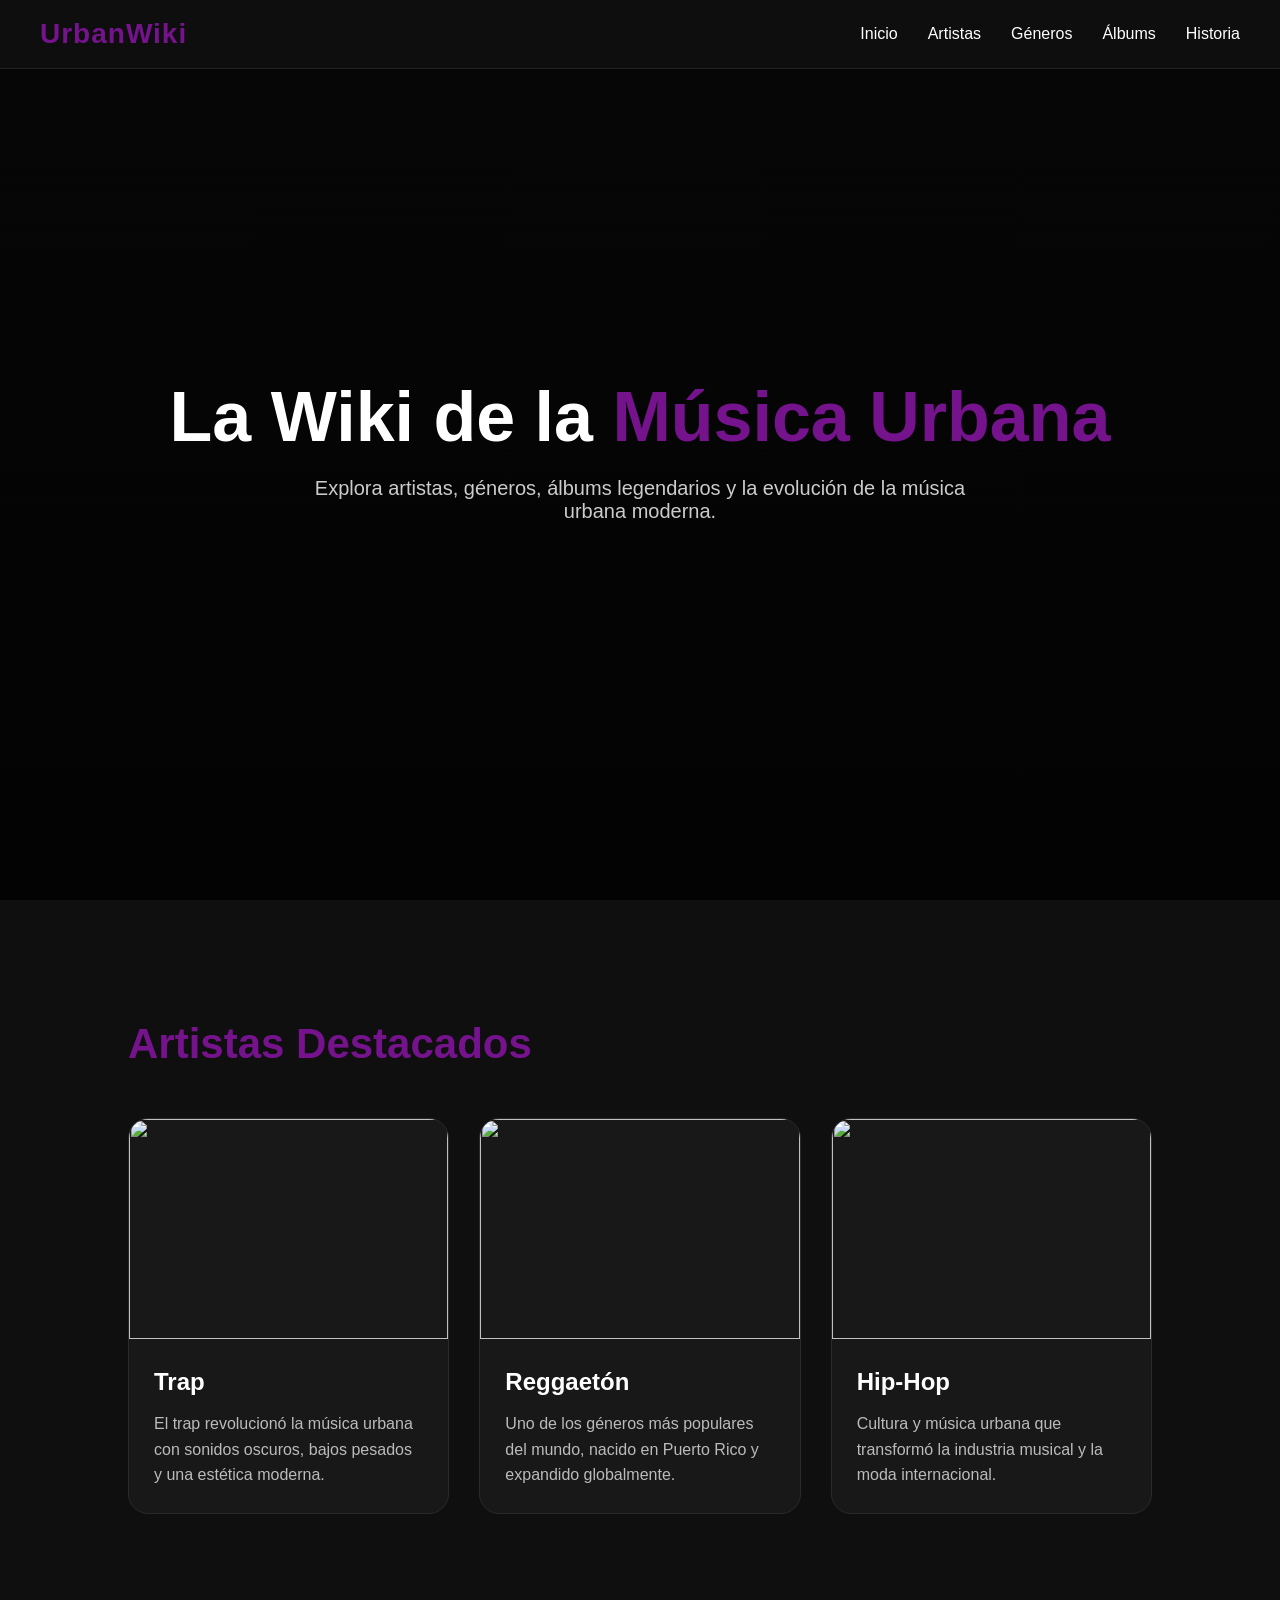
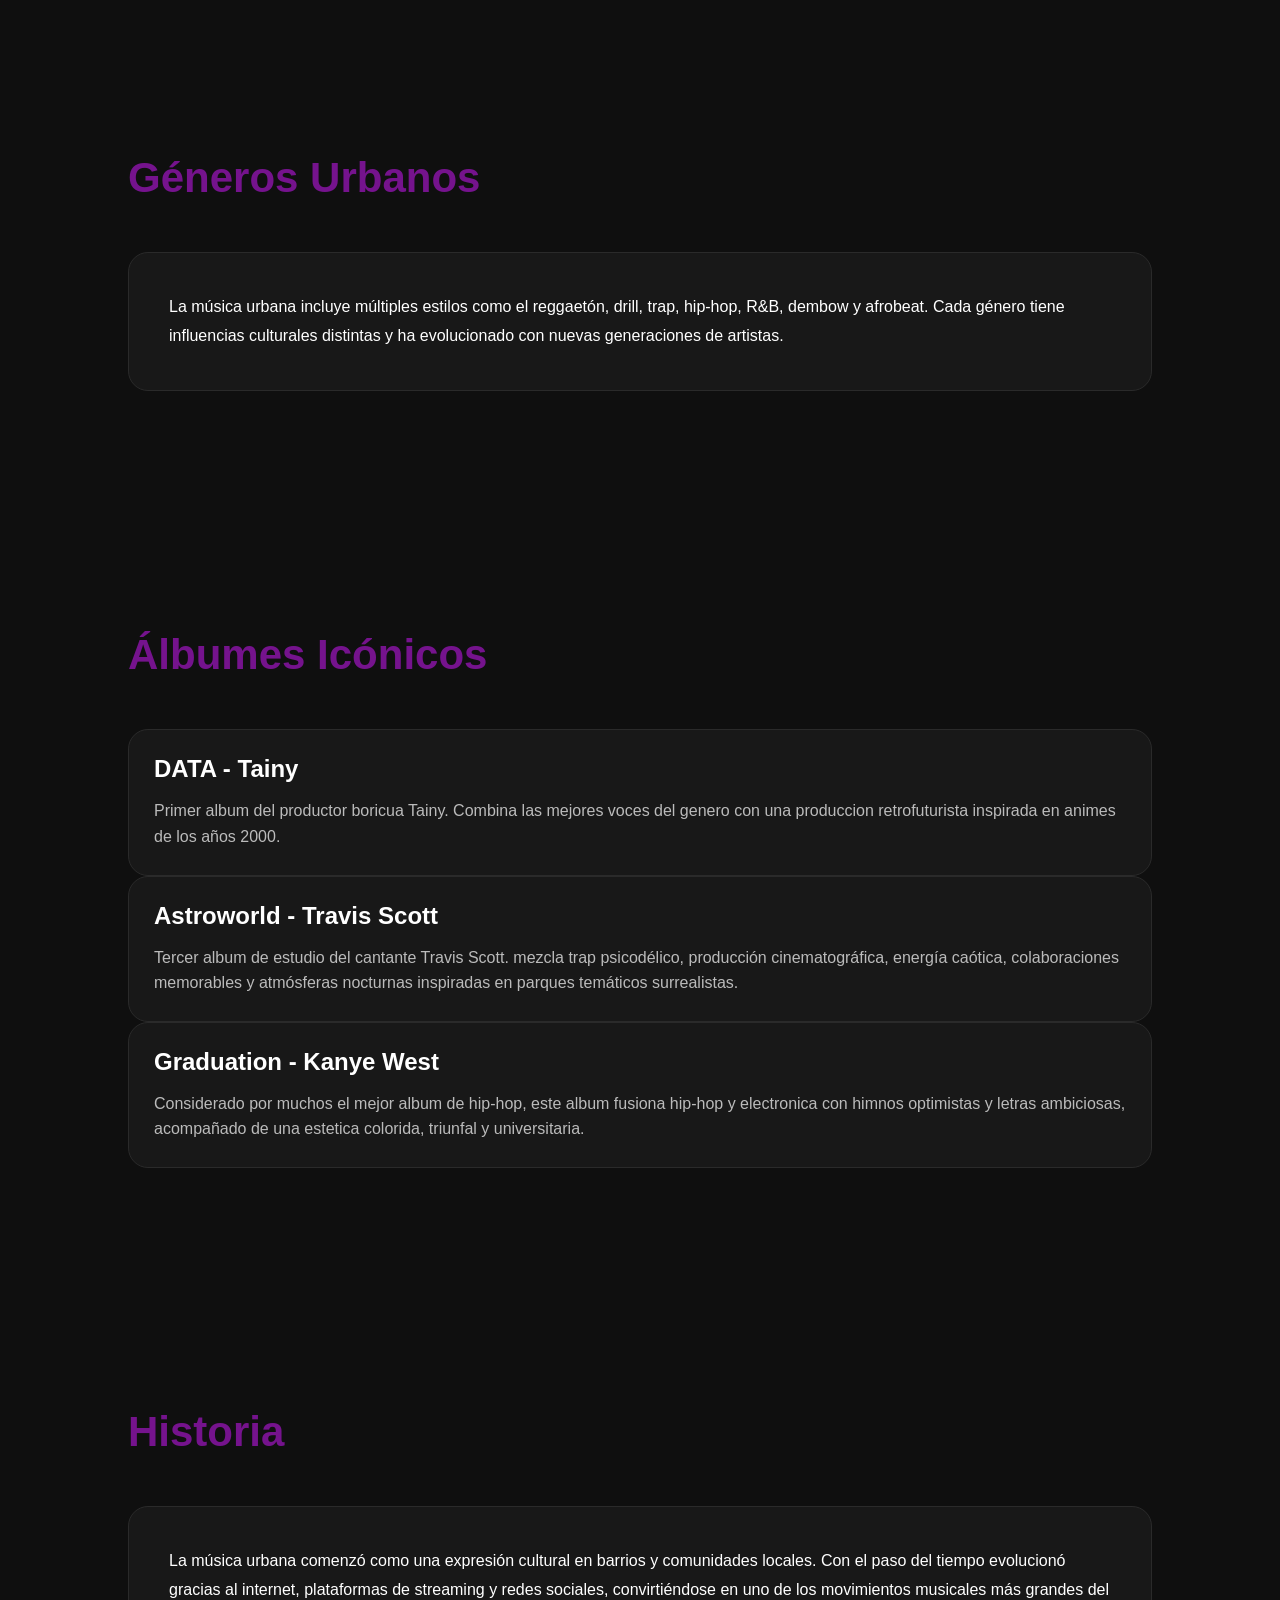
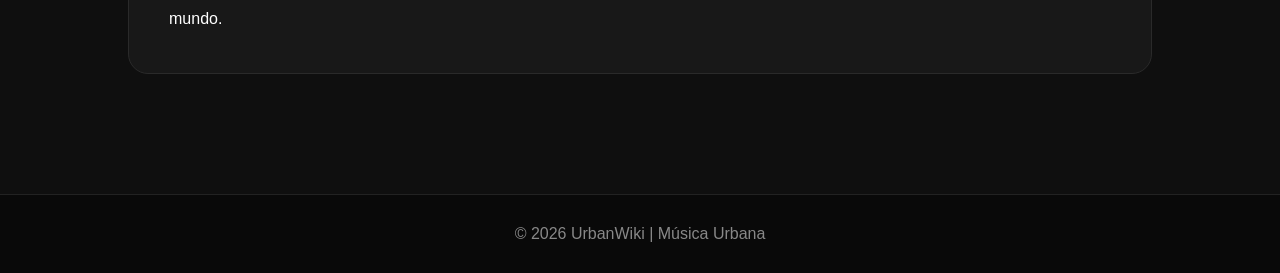
==== index.html @ 5a2aaa89 "Add initial HTML structure for Urban Music Wiki Initial commit of the Urban Music Wiki HTML structur" ====
<!DOCTYPE html>
<html lang="es">
<head>
  <meta charset="UTF-8" />
  <meta name="viewport" content="width=device-width, initial-scale=1.0"/>
  <title>Urban Music Wiki</title>
  <link rel="stylesheet" href="style.css">
  <style>

    /* ===== RESET ===== */

    *{
      margin:0;
      padding:0;
      box-sizing:border-box;
      font-family: Arial, Helvetica, sans-serif;
    }

    body{
      background:#0f0f0f;
      color:white;
    }

    html{
      scroll-behavior:smooth;
    }

    /* ===== HEADER ===== */

    header{
      position:fixed;
      top:0;
      width:100%;
      background:rgba(15,15,15,0.95);
      backdrop-filter: blur(10px);
      border-bottom:1px solid #222;
      z-index:1000;
    }

    .navbar{
      max-width:1400px;
      margin:auto;
      display:flex;
      justify-content:space-between;
      align-items:center;
      padding:18px 40px;
    }

    .logo{
      font-size:28px;
      font-weight:bold;
      color:#75138d;
      letter-spacing:1px;
    }

    /* ===== MENU ===== */

    .menu{
      display:flex;
      gap:30px;
    }

    .menu a{
      position:relative;
      text-decoration:none;
      color:white;
      font-size:16px;
      transition:0.3s;
    }

    .menu a::after{
      content:"";
      position:absolute;
      left:0;
      bottom:-6px;
      width:0%;
      height:2px;
      background:75138d;
      transition:0.3s;
    }

    .menu a:hover{
      color:#75138d;
    }

    .menu a:hover::after{
      width:100%;
    }

    /* ===== HERO ===== */

    .hero{
      height:100vh;
      display:flex;
      justify-content:center;
      align-items:center;
      text-align:center;
      padding:20px;
      background:
      linear-gradient(rgba(0,0,0,0.6), rgba(0,0,0,0.8)),
      url('https://www.billboard.com/wp-content/uploads/media/Kanye-West-Pablo-Tour-2016-billboard-1548.jpg')
      center/cover;
    }

    .hero-content h1{
      font-size:70px;
      margin-bottom:20px;
    }

    .hero-content span{
      color:#75138d;
    }

    .hero-content p{
      font-size:20px;
      color:#ccc;
      max-width:700px;
      margin:auto;
    }

    /* ===== SECTIONS ===== */

    section{
      padding:120px 10%;
    }

    .section-title{
      font-size:42px;
      margin-bottom:50px;
      color:#75138d;
    }

    /* ===== CARDS ===== */

    .card-container{
      display:grid;
      grid-template-columns:repeat(auto-fit, minmax(280px,1fr));
      gap:30px;
    }

    .card{
      background:#181818;
      border:1px solid #2a2a2a;
      border-radius:20px;
      overflow:hidden;
      transition:0.4s;
    }

    .card:hover{
      transform:translateY(-10px);
      border-color:#75138d;
      box-shadow:0 10px 25px rgba(117, 19, 141, 0.2);
    }

    .card img{
      width:100%;
      height:220px;
      object-fit:cover;
    }

    .card-content{
      padding:25px;
    }

    .card-content h3{
      margin-bottom:15px;
      font-size:24px;
    }

    .card-content p{
      color:#bbb;
      line-height:1.6;
    }

    /* ===== INFO SECTION ===== */

    .info-box{
      background:#181818;
      padding:40px;
      border-radius:20px;
      line-height:1.8;
      border:1px solid #2a2a2a;
    }

    /* ===== FOOTER ===== */

    footer{
      background:#090909;
      text-align:center;
      padding:30px;
      border-top:1px solid #222;
      color:#888;
    }

    /* ===== RESPONSIVE ===== */

    @media(max-width:900px){

      .navbar{
        flex-direction:column;
        gap:20px;
      }

      .menu{
        flex-wrap:wrap;
        justify-content:center;
      }

      .hero-content h1{
        font-size:48px;
      }

      .hero-content p{
        font-size:18px;
      }

    }

  </style>
</head>

<body>

  <!-- ===== HEADER ===== -->

  <header>

    <div class="navbar">

      <div class="logo">
        UrbanWiki
      </div>

      <div class="menu">
        <a href="#inicio">Inicio</a>
        <a href="#artistas">Artistas</a>
        <a href="#generos">Géneros</a>
        <a href="#albums">Álbums</a>
        <a href="#historia">Historia</a>
      </div>

    </div>

  </header>

  <!-- ===== HERO ===== -->

  <section class="hero" id="inicio">

    <div class="hero-content">
      <h1>La Wiki de la <span>Música Urbana</span></h1>

      <p>
        Explora artistas, géneros, álbums legendarios y la evolución
        de la música urbana moderna.
      </p>
    </div>

  </section>

  <!-- ===== ARTISTAS ===== -->

  <section id="artistas">

    <h2 class="section-title">Artistas Destacados</h2>

    <div class="card-container">

      <div class="card">

        <img src="https://images.seattletimes.com/wp-content/uploads/2024/09/09112024_TZR_Future-Metro_Boomin_Performing_tzr_102.jpg?d=1200x630">

        <div class="card-content">
          <h3>Trap </h3>

          <p>
            El trap revolucionó la música urbana con sonidos oscuros,
            bajos pesados y una estética moderna.
          </p>
        </div>

      </div>

      <div class="card">

        <img src="https://media.cnn.com/api/v1/images/stellar/prod/gettyimages-2224719259-594x594.jpg?q=w_1110,c_fill">

        <div class="card-content">
          <h3>Reggaetón</h3>

          <p>
            Uno de los géneros más populares del mundo, nacido en
            Puerto Rico y expandido globalmente.
          </p>
        </div>

      </div>

      <div class="card">

        <img src="https://www.billboard.com/wp-content/uploads/media/Kanye-West-Pablo-Tour-2016-billboard-1548.jpg">

        <div class="card-content">
          <h3>Hip-Hop</h3>

          <p>
            Cultura y música urbana que transformó la industria musical
            y la moda internacional.
          </p>
        </div>

      </div>

    </div>

  </section>

  <!-- ===== GENEROS ===== -->

  <section id="generos">

    <h2 class="section-title">Géneros Urbanos</h2>

    <div class="info-box">

      <p>
        La música urbana incluye múltiples estilos como el reggaetón,
        drill, trap, hip-hop, R&B, dembow y afrobeat. Cada género
        tiene influencias culturales distintas y ha evolucionado
        con nuevas generaciones de artistas.
      </p>

    </div>

  </section>

  <!-- ===== ALBUMS ===== -->

  <section id="albums">

    <h2 class="section-title">Álbumes Icónicos</h2>

    <div class="card-container">

      <div class="album-card">

      <div class="card">
        <div class="card-content">
            <h3>DATA - Tainy</h3>
            <p>Primer album del productor boricua Tainy. Combina las mejores voces del genero con una produccion retrofuturista inspirada en animes de los años 2000.</p>
        </div>
        </div>

      <div class="card">
        <div class="card-content">
            <h3>Astroworld - Travis Scott</h3>
            <p>Tercer album de estudio del cantante Travis Scott. mezcla trap psicodélico, producción cinematográfica, energía caótica, colaboraciones memorables y atmósferas nocturnas inspiradas en parques temáticos surrealistas.</p>
        </div>
        </div>

      <div class="card">
        <div class="card-content">
          <h3>Graduation - Kanye West</h3>
          <p>Considerado por muchos el mejor album de hip-hop, este album fusiona hip-hop y electronica con himnos optimistas y letras ambiciosas, acompañado de una estetica colorida, triunfal y universitaria.</p>
        </div>
      </div>

    </div>

  </section>

  <!-- ===== HISTORIA ===== -->

  <section id="historia">

    <h2 class="section-title">Historia</h2>

    <div class="info-box">

      <p>
        La música urbana comenzó como una expresión cultural en barrios
        y comunidades locales. Con el paso del tiempo evolucionó gracias
        al internet, plataformas de streaming y redes sociales,
        convirtiéndose en uno de los movimientos musicales más grandes
        del mundo.
      </p>

    </div>

  </section>

  <!-- ===== FOOTER ===== -->

  <footer>

    <p>
      © 2026 UrbanWiki | Música Urbana
    </p>

  </footer>

</body>
</html>
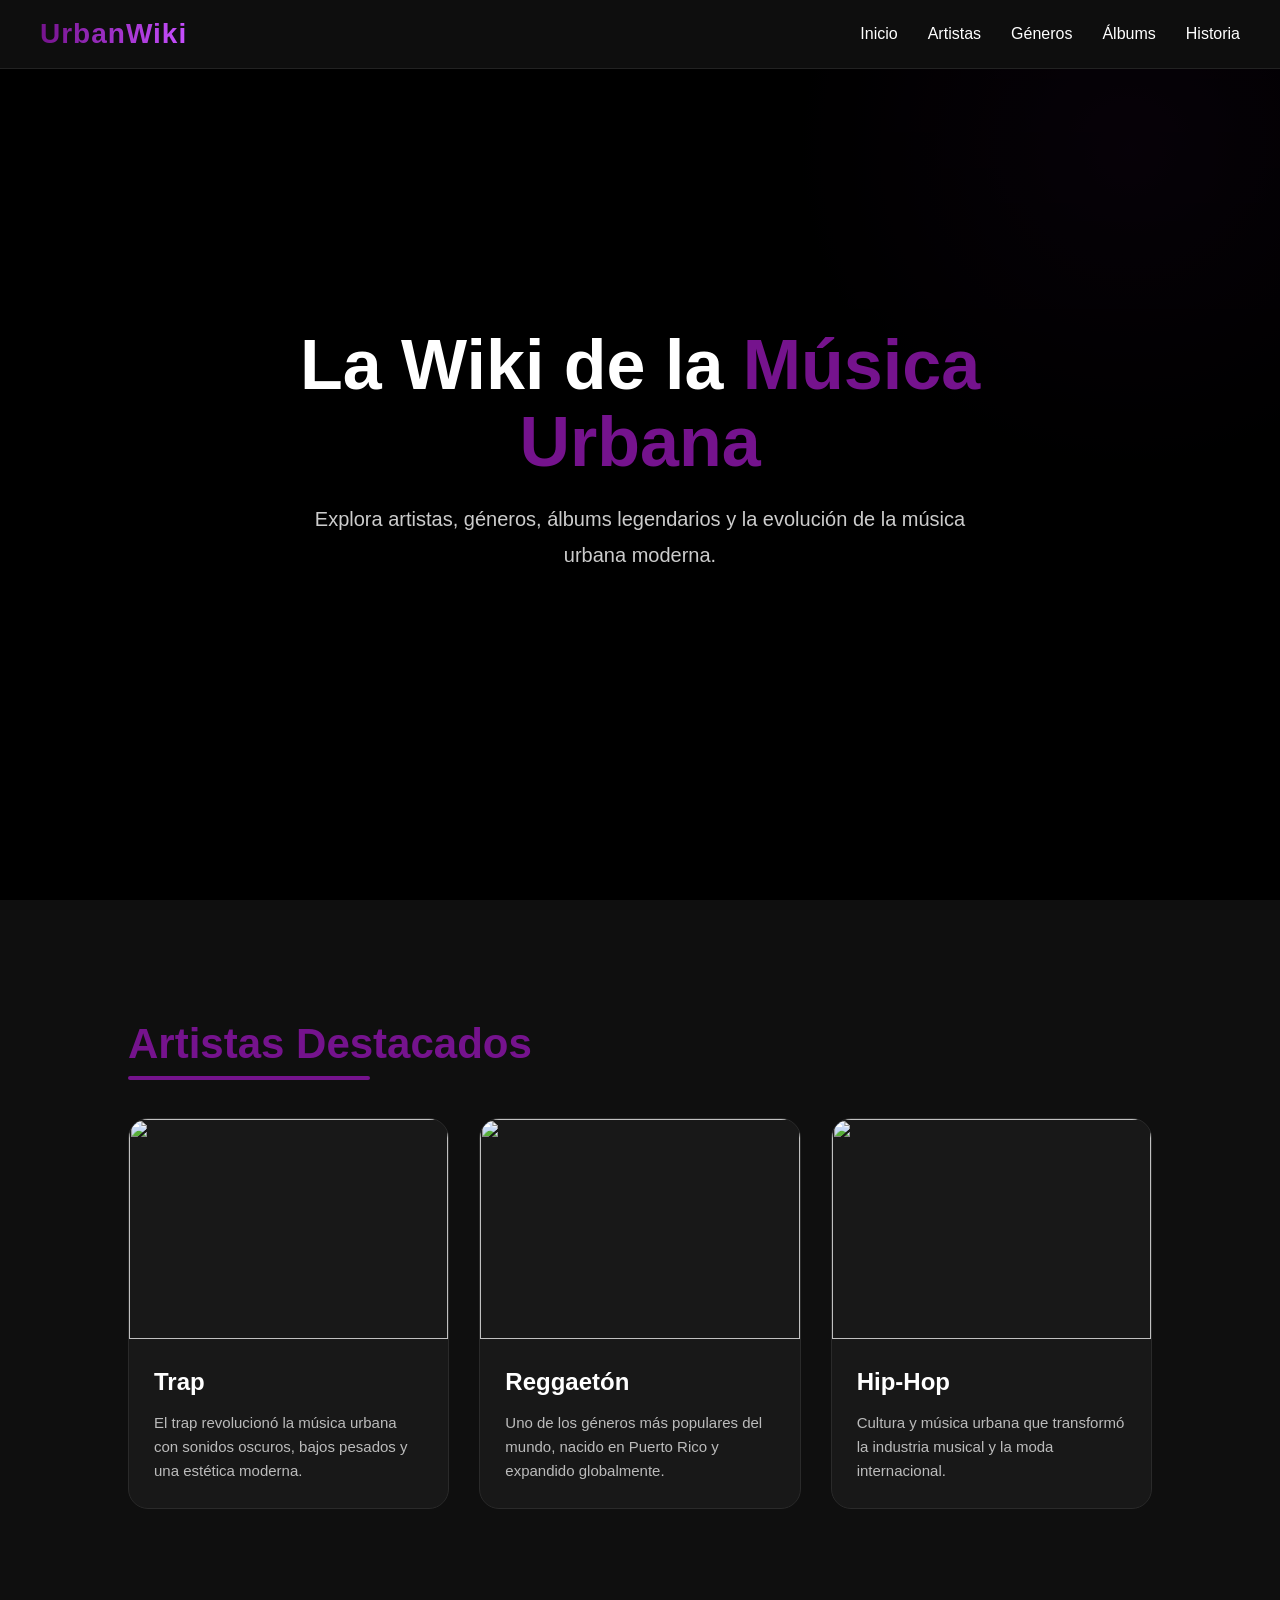
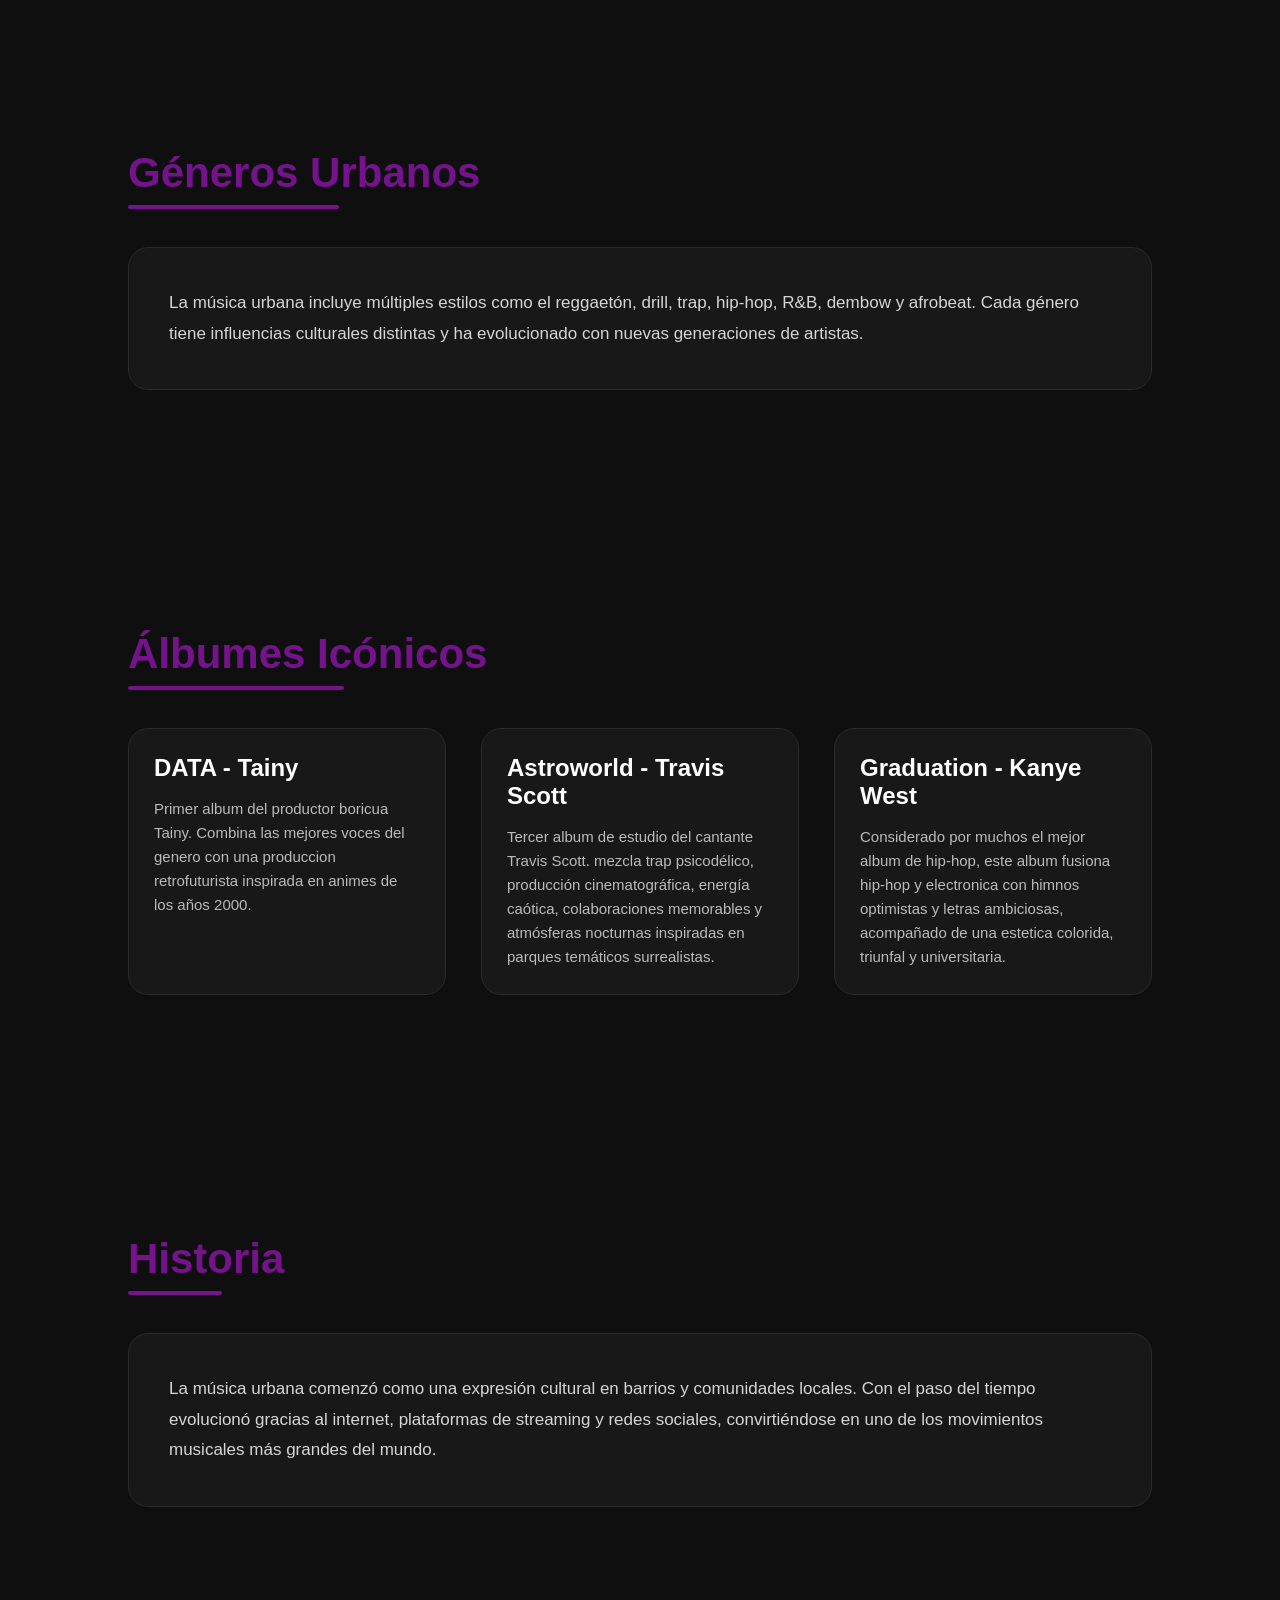
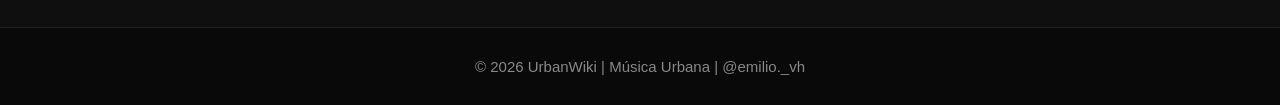
==== commit 90ea936f: "Update footer to include social media handle" ====
--- a/index.html
+++ b/index.html
@@ -394,7 +394,7 @@
   <footer>
 
     <p>
-      © 2026 UrbanWiki | Música Urbana
+      © 2026 UrbanWiki | Música Urbana | @emilio._vh
     </p>
 
   </footer>
--- a/style.css
+++ b/style.css
@@ -0,0 +1,329 @@
+/* ===== RESET ===== */
+
+*{
+  margin:0;
+  padding:0;
+  box-sizing:border-box;
+  font-family:'Segoe UI', Tahoma, Geneva, Verdana, sans-serif;
+}
+
+html{
+  scroll-behavior:smooth;
+}
+
+body{
+  background:#0b0b0b;
+  color:white;
+  overflow-x:hidden;
+}
+
+/* ===== FONDO FIJO ===== */
+
+body::before{
+  content:"";
+  position:fixed;
+  top:0;
+  left:0;
+  width:100%;
+  height:100%;
+  background:
+    linear-gradient(rgba(0,0,0,0.82), rgba(0,0,0,0.9)),
+    url('https://emx32gcda6g.exactdn.com/wp-content/uploads/2020/02/KadeemCobham-ArrogantWatcher-ShotList-034.jpg?strip=all&sharp=1')
+    center/cover no-repeat;
+  z-index:-2;
+}
+
+/* ===== EFECTO DE LUZ ===== */
+
+body::after{
+  content:"";
+  position:fixed;
+  width:700px;
+  height:700px;
+  background:radial-gradient(circle, rgba(117,19,141,0.15), transparent 70%);
+  top:-200px;
+  right:-200px;
+  z-index:-1;
+}
+
+/* ===== HEADER ===== */
+
+header{
+  position:fixed;
+  top:0;
+  width:100%;
+  background:rgba(10,10,10,0.75);
+  backdrop-filter:blur(12px);
+  border-bottom:1px solid rgba(255,255,255,0.06);
+  z-index:1000;
+}
+
+.navbar{
+  max-width:1400px;
+  margin:auto;
+  display:flex;
+  justify-content:space-between;
+  align-items:center;
+  padding:18px 40px;
+}
+
+/* ===== LOGO ===== */
+
+.logo{
+  font-size:30px;
+  font-weight:800;
+  background:linear-gradient(90deg,#75138d,#c74fff);
+  background-clip:text;
+  -webkit-background-clip:text;
+  -webkit-text-fill-color:transparent;
+  letter-spacing:1px;
+}
+
+/* ===== MENU ===== */
+
+.menu{
+  display:flex;
+  gap:35px;
+}
+
+.menu a{
+  position:relative;
+  text-decoration:none;
+  color:#e5e5e5;
+  font-size:16px;
+  font-weight:500;
+  transition:0.3s;
+}
+
+.menu a::after{
+  content:"";
+  position:absolute;
+  left:0;
+  bottom:-7px;
+  width:0%;
+  height:2px;
+  background:#c74fff;
+  border-radius:10px;
+  transition:0.35s ease;
+}
+
+.menu a:hover{
+  color:#c74fff;
+}
+
+.menu a:hover::after{
+  width:100%;
+}
+
+/* ===== HERO ===== */
+
+.hero{
+  height:100vh;
+  display:flex;
+  justify-content:center;
+  align-items:center;
+  text-align:center;
+  padding:20px;
+}
+
+.hero-content{
+  max-width:900px;
+  animation:fadeUp 1s ease;
+}
+
+.hero-content h1{
+  font-size:78px;
+  margin-bottom:25px;
+  line-height:1.1;
+  font-weight:900;
+}
+
+.hero-content span{
+  color:#c74fff;
+}
+
+.hero-content p{
+  font-size:21px;
+  color:#d1d1d1;
+  line-height:1.8;
+  max-width:750px;
+  margin:auto;
+}
+
+/* ===== SECTIONS ===== */
+
+section{
+  padding:120px 10%;
+}
+
+.section-title{
+  font-size:46px;
+  margin-bottom:55px;
+  color:#c74fff;
+  position:relative;
+  display:inline-block;
+}
+
+.section-title::after{
+  content:"";
+  width:60%;
+  height:4px;
+  background:#75138d;
+  position:absolute;
+  left:0;
+  bottom:-12px;
+  border-radius:10px;
+}
+
+/* ===== CARDS ===== */
+
+.card-container{
+  display:grid;
+  grid-template-columns:repeat(auto-fit, minmax(300px,1fr));
+  gap:35px;
+}
+
+.card{
+  background:rgba(24,24,24,0.88);
+  border:1px solid rgba(255,255,255,0.05);
+  border-radius:24px;
+  overflow:hidden;
+  transition:0.45s ease;
+  backdrop-filter:blur(10px);
+}
+
+.card:hover{
+  transform:translateY(-12px) scale(1.02);
+  border-color:#a335c0;
+  box-shadow:
+    0 15px 40px rgba(117,19,141,0.25),
+    0 0 30px rgba(117,19,141,0.15);
+}
+
+.card img{
+  width:100%;
+  height:240px;
+  object-fit:cover;
+  transition:0.4s;
+}
+
+.card:hover img{
+  transform:scale(1.05);
+}
+
+.card-content{
+  padding:28px;
+}
+
+.card-content h3{
+  margin-bottom:16px;
+  font-size:27px;
+  color:white;
+}
+
+.card-content p{
+  color:#c6c6c6;
+  line-height:1.8;
+  font-size:15px;
+}
+
+/* ===== INFO BOX ===== */
+
+.info-box{
+  background:rgba(24,24,24,0.88);
+  padding:45px;
+  border-radius:25px;
+  line-height:1.9;
+  border:1px solid rgba(255,255,255,0.06);
+  color:#d6d6d6;
+  font-size:17px;
+  backdrop-filter:blur(12px);
+  transition:0.4s;
+}
+
+.info-box:hover{
+  border-color:#75138d;
+  box-shadow:0 10px 35px rgba(117,19,141,0.18);
+}
+
+/* ===== ALBUMS ===== */
+
+.album-card{
+  display:grid;
+  grid-template-columns:repeat(auto-fit, minmax(280px,1fr));
+  gap:35px;
+}
+
+/* ===== FOOTER ===== */
+
+footer{
+  background:#070707;
+  text-align:center;
+  padding:35px;
+  border-top:1px solid rgba(255,255,255,0.05);
+  color:#9c9c9c;
+  font-size:15px;
+}
+
+/* ===== SCROLLBAR ===== */
+
+::-webkit-scrollbar{
+  width:10px;
+}
+
+::-webkit-scrollbar-track{
+  background:#0d0d0d;
+}
+
+::-webkit-scrollbar-thumb{
+  background:#75138d;
+  border-radius:20px;
+}
+
+/* ===== ANIMATIONS ===== */
+
+@keyframes fadeUp{
+  from{
+    opacity:0;
+    transform:translateY(40px);
+  }
+
+  to{
+    opacity:1;
+    transform:translateY(0);
+  }
+}
+
+/* ===== RESPONSIVE ===== */
+
+@media(max-width:900px){
+
+  .navbar{
+    flex-direction:column;
+    gap:18px;
+    padding:20px;
+  }
+
+  .menu{
+    flex-wrap:wrap;
+    justify-content:center;
+    gap:20px;
+  }
+
+  .hero-content h1{
+    font-size:50px;
+  }
+
+  .hero-content p{
+    font-size:18px;
+  }
+
+  section{
+    padding:100px 7%;
+  }
+
+  .section-title{
+    font-size:38px;
+  }
+
+}
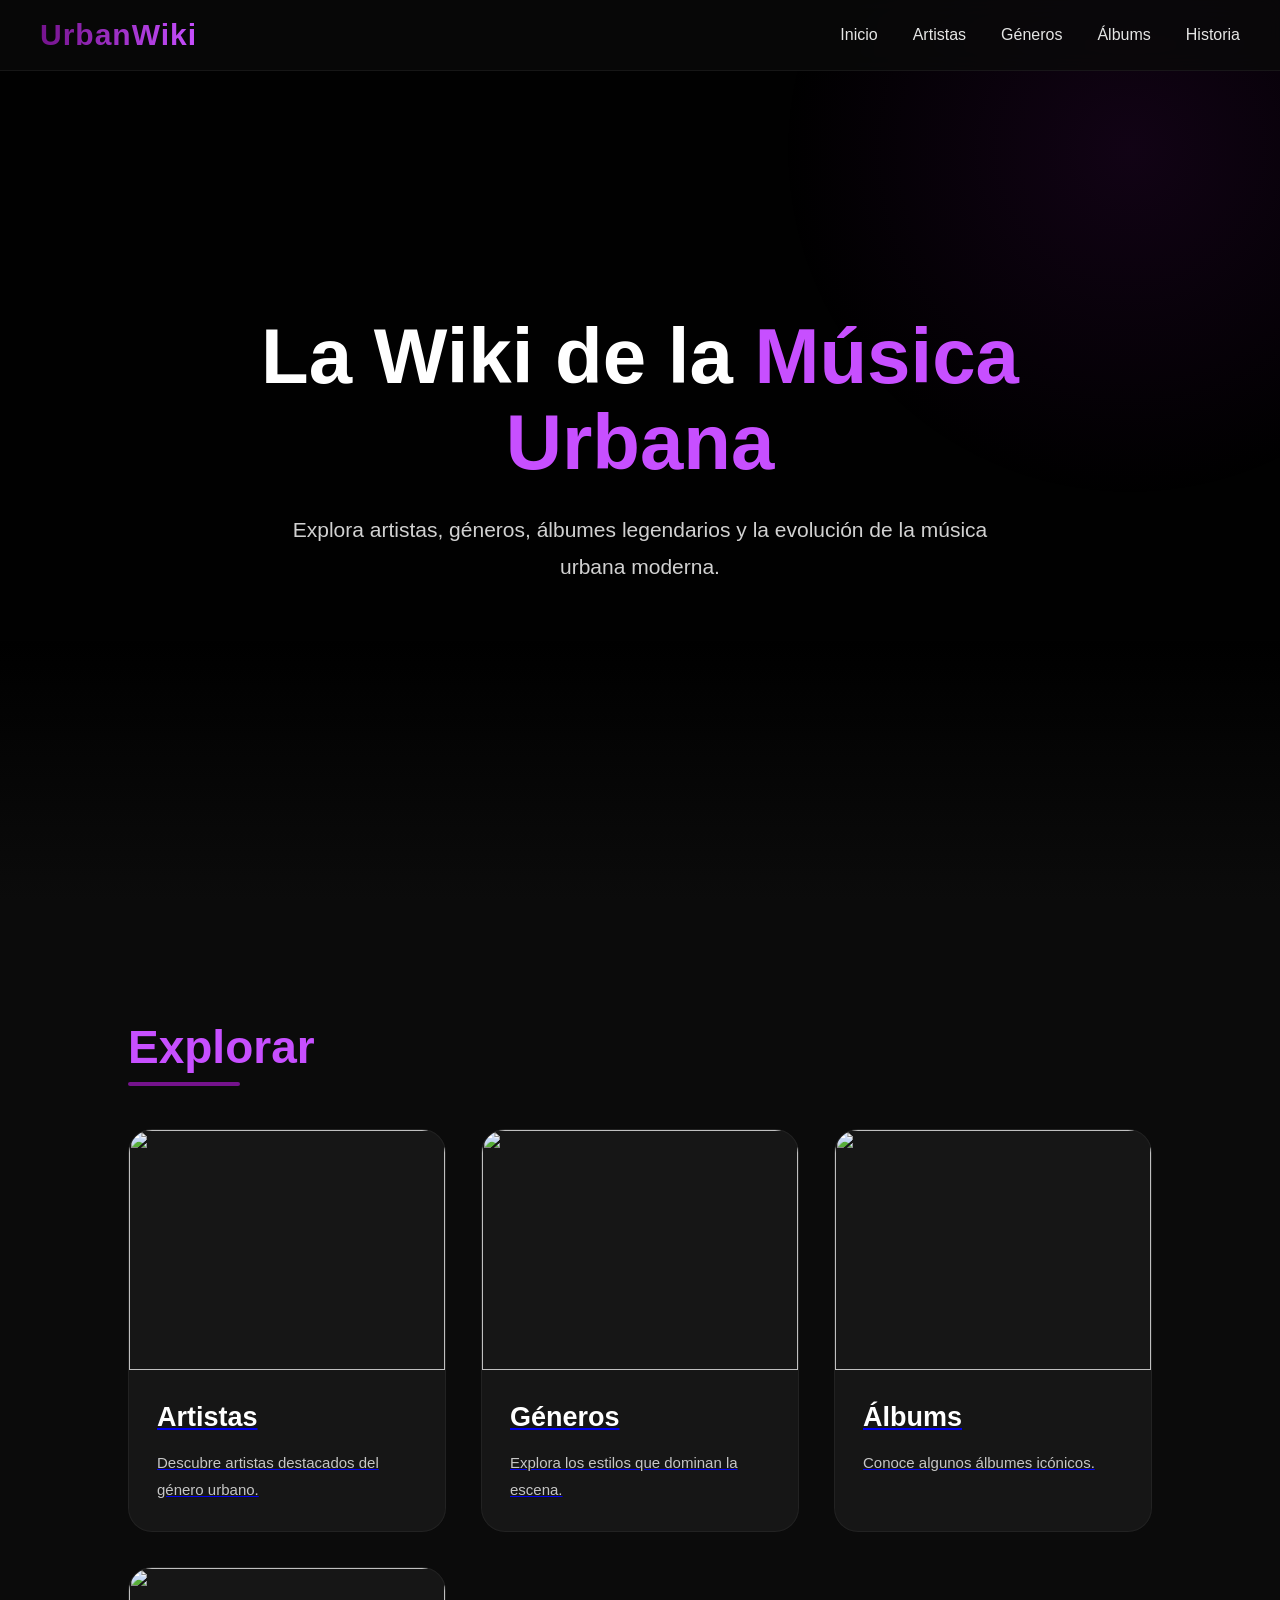
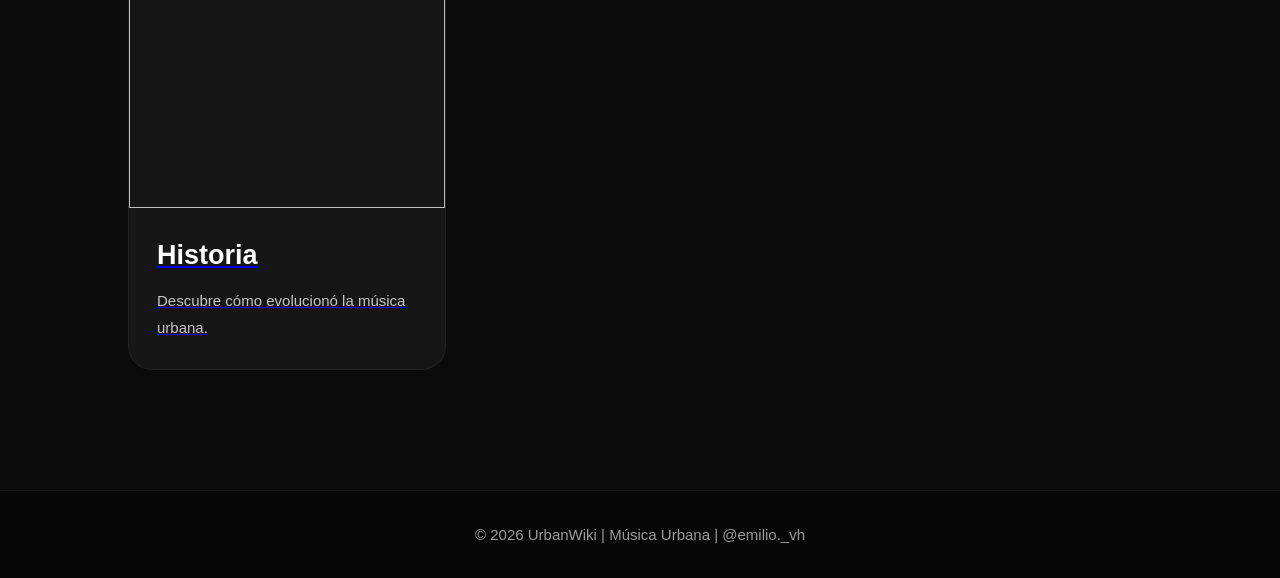
==== commit 20c672e3: "Revise header, hero section, and content layout Refactor HTML structure and update content for clari" ====
--- a/index.html
+++ b/index.html
@@ -16,388 +16,136 @@
       font-family: Arial, Helvetica, sans-serif;
     }
 
-    body{
-      background:#0f0f0f;
-      color:white;
-    }
-
-    html{
-      scroll-behavior:smooth;
-    }
-
-    /* ===== HEADER ===== */
-
-    header{
-      position:fixed;
-      top:0;
-      width:100%;
-      background:rgba(15,15,15,0.95);
-      backdrop-filter: blur(10px);
-      border-bottom:1px solid #222;
-      z-index:1000;
-    }
-
-    .navbar{
-      max-width:1400px;
-      margin:auto;
-      display:flex;
-      justify-content:space-between;
-      align-items:center;
-      padding:18px 40px;
-    }
-
-    .logo{
-      font-size:28px;
-      font-weight:bold;
-      color:#75138d;
-      letter-spacing:1px;
-    }
-
-    /* ===== MENU ===== */
-
-    .menu{
-      display:flex;
-      gap:30px;
-    }
-
-    .menu a{
-      position:relative;
-      text-decoration:none;
-      color:white;
-      font-size:16px;
-      transition:0.3s;
-    }
-
-    .menu a::after{
-      content:"";
-      position:absolute;
-      left:0;
-      bottom:-6px;
-      width:0%;
-      height:2px;
-      background:75138d;
-      transition:0.3s;
-    }
-
-    .menu a:hover{
-      color:#75138d;
-    }
-
-    .menu a:hover::after{
-      width:100%;
-    }
-
-    /* ===== HERO ===== */
-
-    .hero{
-      height:100vh;
-      display:flex;
-      justify-content:center;
-      align-items:center;
-      text-align:center;
-      padding:20px;
-      background:
-      linear-gradient(rgba(0,0,0,0.6), rgba(0,0,0,0.8)),
-      url('https://www.billboard.com/wp-content/uploads/media/Kanye-West-Pablo-Tour-2016-billboard-1548.jpg')
-      center/cover;
-    }
-
-    .hero-content h1{
-      font-size:70px;
-      margin-bottom:20px;
-    }
-
-    .hero-content span{
-      color:#75138d;
-    }
-
-    .hero-content p{
-      font-size:20px;
-      color:#ccc;
-      max-width:700px;
-      margin:auto;
-    }
-
-    /* ===== SECTIONS ===== */
-
-    section{
-      padding:120px 10%;
-    }
-
-    .section-title{
-      font-size:42px;
-      margin-bottom:50px;
-      color:#75138d;
-    }
-
-    /* ===== CARDS ===== */
-
-    .card-container{
-      display:grid;
-      grid-template-columns:repeat(auto-fit, minmax(280px,1fr));
-      gap:30px;
-    }
-
-    .card{
-      background:#181818;
-      border:1px solid #2a2a2a;
-      border-radius:20px;
-      overflow:hidden;
-      transition:0.4s;
-    }
-
-    .card:hover{
-      transform:translateY(-10px);
-      border-color:#75138d;
-      box-shadow:0 10px 25px rgba(117, 19, 141, 0.2);
-    }
-
-    .card img{
-      width:100%;
-      height:220px;
-      object-fit:cover;
-    }
-
-    .card-content{
-      padding:25px;
-    }
-
-    .card-content h3{
-      margin-bottom:15px;
-      font-size:24px;
-    }
-
-    .card-content p{
-      color:#bbb;
-      line-height:1.6;
-    }
-
-    /* ===== INFO SECTION ===== */
-
-    .info-box{
-      background:#181818;
-      padding:40px;
-      border-radius:20px;
-      line-height:1.8;
-      border:1px solid #2a2a2a;
-    }
-
-    /* ===== FOOTER ===== */
-
-    footer{
-      background:#090909;
-      text-align:center;
-      padding:30px;
-      border-top:1px solid #222;
-      color:#888;
-    }
-
-    /* ===== RESPONSIVE ===== */
-
-    @media(max-width:900px){
-
-      .navbar{
-        flex-direction:column;
-        gap:20px;
-      }
-
-      .menu{
-        flex-wrap:wrap;
-        justify-content:center;
-      }
-
-      .hero-content h1{
-        font-size:48px;
-      }
-
-      .hero-content p{
-        font-size:18px;
-      }
-
-    }
-
   </style>
 </head>
 
 <body>
 
-  <!-- ===== HEADER ===== -->
+<header>
 
-  <header>
+<div class="navbar">
 
-    <div class="navbar">
+<div class="logo">
+UrbanWiki
+</div>
 
-      <div class="logo">
-        UrbanWiki
-      </div>
+<div class="menu">
+<a href="index.html">Inicio</a>
+<a href="artistas.html">Artistas</a>
+<a href="generos.html">Géneros</a>
+<a href="albums.html">Álbums</a>
+<a href="historia.html">Historia</a>
+</div>
 
-      <div class="menu">
-        <a href="#inicio">Inicio</a>
-        <a href="#artistas">Artistas</a>
-        <a href="#generos">Géneros</a>
-        <a href="#albums">Álbums</a>
-        <a href="#historia">Historia</a>
-      </div>
+</div>
 
-    </div>
+</header>
 
-  </header>
+<!-- HERO -->
 
-  <!-- ===== HERO ===== -->
+<section class="hero">
 
-  <section class="hero" id="inicio">
+<div class="hero-content">
 
-    <div class="hero-content">
-      <h1>La Wiki de la <span>Música Urbana</span></h1>
+<h1>
+La Wiki de la
+<span>Música Urbana</span>
+</h1>
 
-      <p>
-        Explora artistas, géneros, álbums legendarios y la evolución
-        de la música urbana moderna.
-      </p>
-    </div>
+<p>
+Explora artistas, géneros, álbumes legendarios y la evolución
+de la música urbana moderna.
+</p>
 
-  </section>
+</div>
 
-  <!-- ===== ARTISTAS ===== -->
+</section>
 
-  <section id="artistas">
+<!-- HOME -->
 
-    <h2 class="section-title">Artistas Destacados</h2>
+<section>
 
-    <div class="card-container">
+<h2 class="section-title">
+Explorar
+</h2>
 
-      <div class="card">
+<div class="card-container">
 
-        <img src="https://images.seattletimes.com/wp-content/uploads/2024/09/09112024_TZR_Future-Metro_Boomin_Performing_tzr_102.jpg?d=1200x630">
+<a href="artistas.html" class="card">
 
-        <div class="card-content">
-          <h3>Trap </h3>
+<img src="https://i.pinimg.com/736x/a3/7a/e9/a37ae952171f62b537bc330af855eae0.jpg">
 
-          <p>
-            El trap revolucionó la música urbana con sonidos oscuros,
-            bajos pesados y una estética moderna.
-          </p>
-        </div>
+<div class="card-content">
 
-      </div>
+<h3>Artistas</h3>
 
-      <div class="card">
+<p>
+Descubre artistas destacados del género urbano.
+</p>
 
-        <img src="https://media.cnn.com/api/v1/images/stellar/prod/gettyimages-2224719259-594x594.jpg?q=w_1110,c_fill">
+</div>
 
-        <div class="card-content">
-          <h3>Reggaetón</h3>
+</a>
 
-          <p>
-            Uno de los géneros más populares del mundo, nacido en
-            Puerto Rico y expandido globalmente.
-          </p>
-        </div>
+<a href="generos.html" class="card">
 
-      </div>
+<img src="https://i.pinimg.com/736x/98/8e/60/988e60eb4b347da9b6c56e998407963f.jpg">
 
-      <div class="card">
+<div class="card-content">
 
-        <img src="https://www.billboard.com/wp-content/uploads/media/Kanye-West-Pablo-Tour-2016-billboard-1548.jpg">
+<h3>Géneros</h3>
 
-        <div class="card-content">
-          <h3>Hip-Hop</h3>
+<p>
+Explora los estilos que dominan la escena.
+</p>
 
-          <p>
-            Cultura y música urbana que transformó la industria musical
-            y la moda internacional.
-          </p>
-        </div>
+</div>
 
-      </div>
+</a>
 
-    </div>
+<a href="albums.html" class="card">
 
-  </section>
+<img src="https://i.pinimg.com/736x/17/4f/0e/174f0ea0d8dc4e570fe25b58fa104de5.jpg">
 
-  <!-- ===== GENEROS ===== -->
+<div class="card-content">
 
-  <section id="generos">
+<h3>Álbums</h3>
 
-    <h2 class="section-title">Géneros Urbanos</h2>
+<p>
+Conoce algunos álbumes icónicos.
+</p>
 
-    <div class="info-box">
+</div>
 
-      <p>
-        La música urbana incluye múltiples estilos como el reggaetón,
-        drill, trap, hip-hop, R&B, dembow y afrobeat. Cada género
-        tiene influencias culturales distintas y ha evolucionado
-        con nuevas generaciones de artistas.
-      </p>
+</a>
 
-    </div>
+<a href="historia.html" class="card">
 
-  </section>
+<img src="https://i.pinimg.com/736x/59/78/8e/59788ee7210a39e7f1c3d6d713693049.jpg">
 
-  <!-- ===== ALBUMS ===== -->
+<div class="card-content">
 
-  <section id="albums">
+<h3>Historia</h3>
 
-    <h2 class="section-title">Álbumes Icónicos</h2>
+<p>
+Descubre cómo evolucionó la música urbana.
+</p>
 
-    <div class="card-container">
+</div>
 
-      <div class="album-card">
+</a>
 
-      <div class="card">
-        <div class="card-content">
-            <h3>DATA - Tainy</h3>
-            <p>Primer album del productor boricua Tainy. Combina las mejores voces del genero con una produccion retrofuturista inspirada en animes de los años 2000.</p>
-        </div>
-        </div>
+</div>
 
-      <div class="card">
-        <div class="card-content">
-            <h3>Astroworld - Travis Scott</h3>
-            <p>Tercer album de estudio del cantante Travis Scott. mezcla trap psicodélico, producción cinematográfica, energía caótica, colaboraciones memorables y atmósferas nocturnas inspiradas en parques temáticos surrealistas.</p>
-        </div>
-        </div>
+</section>
 
-      <div class="card">
-        <div class="card-content">
-          <h3>Graduation - Kanye West</h3>
-          <p>Considerado por muchos el mejor album de hip-hop, este album fusiona hip-hop y electronica con himnos optimistas y letras ambiciosas, acompañado de una estetica colorida, triunfal y universitaria.</p>
-        </div>
-      </div>
+<footer>
 
-    </div>
+<p>
+© 2026 UrbanWiki | Música Urbana | @emilio._vh
+</p>
 
-  </section>
-
-  <!-- ===== HISTORIA ===== -->
-
-  <section id="historia">
-
-    <h2 class="section-title">Historia</h2>
-
-    <div class="info-box">
-
-      <p>
-        La música urbana comenzó como una expresión cultural en barrios
-        y comunidades locales. Con el paso del tiempo evolucionó gracias
-        al internet, plataformas de streaming y redes sociales,
-        convirtiéndose en uno de los movimientos musicales más grandes
-        del mundo.
-      </p>
-
-    </div>
-
-  </section>
-
-  <!-- ===== FOOTER ===== -->
-
-  <footer>
-
-    <p>
-      © 2026 UrbanWiki | Música Urbana | @emilio._vh
-    </p>
-
-  </footer>
+</footer>
 
 </body>
 </html>
--- a/style.css
+++ b/style.css
@@ -26,10 +26,12 @@
   left:0;
   width:100%;
   height:100%;
+
   background:
     linear-gradient(rgba(0,0,0,0.82), rgba(0,0,0,0.9)),
     url('https://emx32gcda6g.exactdn.com/wp-content/uploads/2020/02/KadeemCobham-ArrogantWatcher-ShotList-034.jpg?strip=all&sharp=1')
     center/cover no-repeat;
+
   z-index:-2;
 }
 
@@ -40,9 +42,15 @@
   position:fixed;
   width:700px;
   height:700px;
-  background:radial-gradient(circle, rgba(117,19,141,0.15), transparent 70%);
+
+  background:
+    radial-gradient(circle,
+    rgba(117,19,141,0.15),
+    transparent 70%);
+
   top:-200px;
   right:-200px;
+
   z-index:-1;
 }
 
@@ -52,18 +60,23 @@
   position:fixed;
   top:0;
   width:100%;
+
   background:rgba(10,10,10,0.75);
   backdrop-filter:blur(12px);
+
   border-bottom:1px solid rgba(255,255,255,0.06);
+
   z-index:1000;
 }
 
 .navbar{
   max-width:1400px;
   margin:auto;
+
   display:flex;
   justify-content:space-between;
   align-items:center;
+
   padding:18px 40px;
 }
 
@@ -72,10 +85,12 @@
 .logo{
   font-size:30px;
   font-weight:800;
+
   background:linear-gradient(90deg,#75138d,#c74fff);
-  background-clip:text;
+
   -webkit-background-clip:text;
   -webkit-text-fill-color:transparent;
+
   letter-spacing:1px;
 }
 
@@ -88,22 +103,29 @@
 
 .menu a{
   position:relative;
+
   text-decoration:none;
   color:#e5e5e5;
+
   font-size:16px;
   font-weight:500;
+
   transition:0.3s;
 }
 
 .menu a::after{
   content:"";
   position:absolute;
+
   left:0;
   bottom:-7px;
+
   width:0%;
   height:2px;
+
   background:#c74fff;
   border-radius:10px;
+
   transition:0.35s ease;
 }
 
@@ -118,22 +140,50 @@
 /* ===== HERO ===== */
 
 .hero{
+  position:relative;
+  overflow:hidden;
+
   height:100vh;
+
   display:flex;
   justify-content:center;
   align-items:center;
+
   text-align:center;
   padding:20px;
+}
+
+/* ===== DESVANECIMIENTO ABAJO ===== */
+
+.hero::after{
+  content:"";
+
+  position:absolute;
+  bottom:0;
+  left:0;
+
+  width:100%;
+  height:260px;
+
+  background:linear-gradient(
+    to bottom,
+    rgba(0,0,0,0) 0%,
+    rgba(11,11,11,1) 100%
+  );
+
+  pointer-events:none;
 }
 
 .hero-content{
   max-width:900px;
   animation:fadeUp 1s ease;
+  z-index:2;
 }
 
 .hero-content h1{
   font-size:78px;
   margin-bottom:25px;
+
   line-height:1.1;
   font-weight:900;
 }
@@ -145,7 +195,9 @@
 .hero-content p{
   font-size:21px;
   color:#d1d1d1;
+
   line-height:1.8;
+
   max-width:750px;
   margin:auto;
 }
@@ -159,19 +211,25 @@
 .section-title{
   font-size:46px;
   margin-bottom:55px;
+
   color:#c74fff;
+
   position:relative;
   display:inline-block;
 }
 
 .section-title::after{
   content:"";
+
   width:60%;
   height:4px;
+
   background:#75138d;
+
   position:absolute;
   left:0;
   bottom:-12px;
+
   border-radius:10px;
 }
 
@@ -179,22 +237,31 @@
 
 .card-container{
   display:grid;
-  grid-template-columns:repeat(auto-fit, minmax(300px,1fr));
+
+  grid-template-columns:
+  repeat(auto-fit, minmax(300px,1fr));
+
   gap:35px;
 }
 
 .card{
   background:rgba(24,24,24,0.88);
+
   border:1px solid rgba(255,255,255,0.05);
   border-radius:24px;
+
   overflow:hidden;
+
   transition:0.45s ease;
+
   backdrop-filter:blur(10px);
 }
 
 .card:hover{
   transform:translateY(-12px) scale(1.02);
+
   border-color:#a335c0;
+
   box-shadow:
     0 15px 40px rgba(117,19,141,0.25),
     0 0 30px rgba(117,19,141,0.15);
@@ -203,7 +270,9 @@
 .card img{
   width:100%;
   height:240px;
+
   object-fit:cover;
+
   transition:0.4s;
 }
 
@@ -231,26 +300,38 @@
 
 .info-box{
   background:rgba(24,24,24,0.88);
+
   padding:45px;
+
   border-radius:25px;
+
   line-height:1.9;
+
   border:1px solid rgba(255,255,255,0.06);
+
   color:#d6d6d6;
   font-size:17px;
+
   backdrop-filter:blur(12px);
+
   transition:0.4s;
 }
 
 .info-box:hover{
   border-color:#75138d;
-  box-shadow:0 10px 35px rgba(117,19,141,0.18);
+
+  box-shadow:
+    0 10px 35px rgba(117,19,141,0.18);
 }
 
 /* ===== ALBUMS ===== */
 
 .album-card{
   display:grid;
-  grid-template-columns:repeat(auto-fit, minmax(280px,1fr));
+
+  grid-template-columns:
+  repeat(auto-fit, minmax(280px,1fr));
+
   gap:35px;
 }
 
@@ -258,9 +339,13 @@
 
 footer{
   background:#070707;
+
   text-align:center;
+
   padding:35px;
+
   border-top:1px solid rgba(255,255,255,0.05);
+
   color:#9c9c9c;
   font-size:15px;
 }
@@ -280,9 +365,10 @@
   border-radius:20px;
 }
 
-/* ===== ANIMATIONS ===== */
+/* ===== ANIMACIONES ===== */
 
 @keyframes fadeUp{
+
   from{
     opacity:0;
     transform:translateY(40px);
@@ -292,6 +378,7 @@
     opacity:1;
     transform:translateY(0);
   }
+
 }
 
 /* ===== RESPONSIVE ===== */
